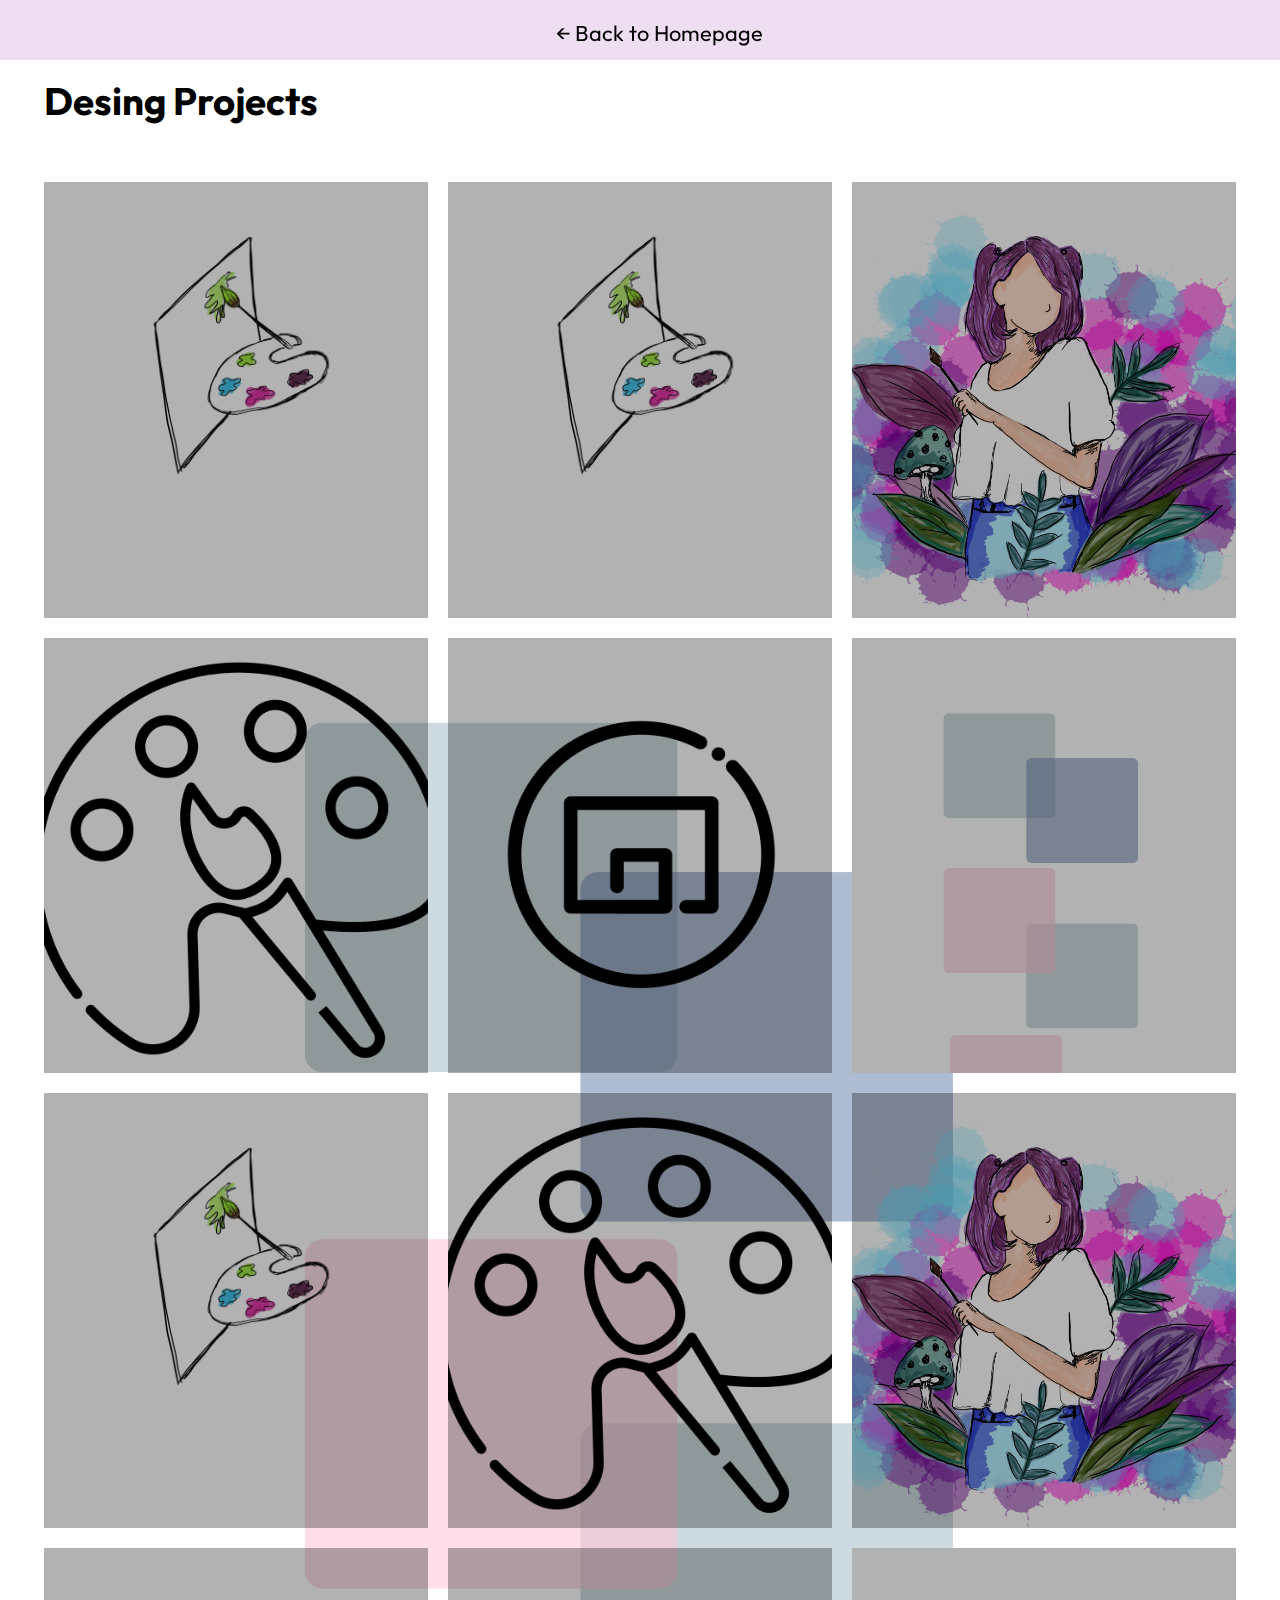
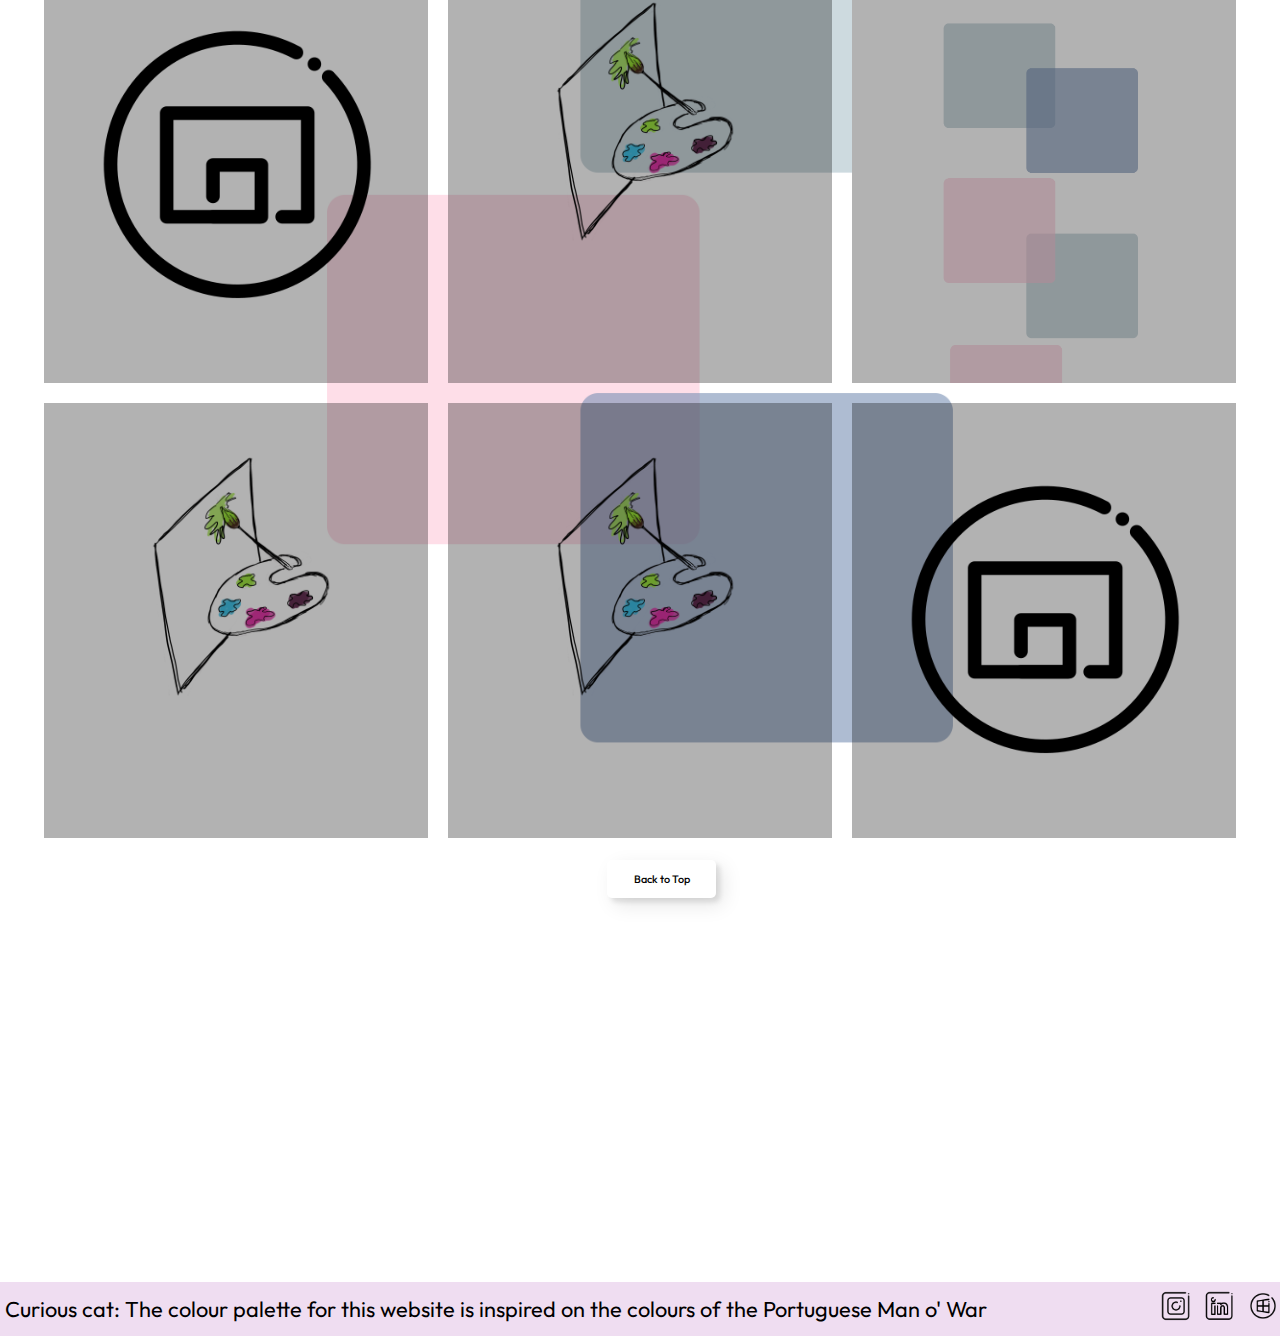
==== src/Pages/Design Page/index.html @ ce76421a "Initial Commit" ====
<!DOCTYPE html>
<html lang="en">
<head>
    <meta charset="UTF-8">
    <meta http-equiv="X-UA-Compatible" content="IE=edge">
    <meta name="viewport" content="width=auto, initial-scale=1.0">
    <title>Desing-RL</title>
    <link rel="stylesheet" media="print" href="print.css">
    <link rel="stylesheet" href="style.css"/>
    <link rel="preconnect" href="https://fonts.googleapis.com">
    <link rel="preconnect" href="https://fonts.gstatic.com" crossorigin>
    <link href="https://fonts.googleapis.com/css2?family=Girassol&family=Outfit&display=swap" rel="stylesheet">
    <link rel="icon" href="./Assets/Assets/5254878_dangerous_invertebrate_jellyfish_marine_medusa_icon.png">
  </head>
 
    <body>

        <!--Header with scrolling Nav-->
  
        <header class="header">
            <nav class="navInsideHeader">
                <a class="aTagScrollToSection" href="/src/Pages/Landing Page/index.html"> &#8592; Back to Homepage</a> 
            </nav>
         </header>
    
             <main id="openingSectionScroll">
             <h1>Desing Projects</h1>
             <div class="grid">
              <div class="item">
              </div>
              <div class="item">
              </div>
              <div class="item">
              </div>
              <div class="item">
              </div>
              <div class="item">
              </div>
              <div class="item">
              </div>
              <div class="item">
              </div>
              <div class="item">
              </div>
              <div class="item">
              </div>
              <div class="item">
              </div>
              <div class="item">
              </div>
              <div class="item">
              </div>
              <div class="item">
              </div>
              <div class="item">
              </div>
              <div class="item">
              </div>
               </div>
             </div>
            <div class="button"><button onclick="scrollToSection('openingSectionScroll')" class="custom-btn">Back to Top</button></div>
            </main>
          <footer>
            <p>Curious cat: The colour palette for this website is inspired on the colours of the Portuguese Man o' War</p>
            <div class="socials">
              <a href="https://www.instagram.com/raqui_sl/" target="_blank"><img class="socialImg" src="./Assets/Assets/InstagramIcon.png"/></a>
              <a href="https://www.linkedin.com/in/raquel-tavares-lopes/" target="_blank"><img class="socialImg" src="./Assets/Assets/LinkedinIcon.png"/></a>
              <a href=mailto:raqueltavareslopes@outlook.com><img class="socialImg" src="./Assets/Assets/EmailIcon.png"/> </a>
            </div>
         </footer>    
    </body>
    <script type="text/javascript" defer src="/src/Pages/Landing Page/script.js"></script>
    </html>
---- src/Pages/Design Page/style.css ----
body{
   
    background-image: url(./Assets/Assets/Desktop\ -\ 1.png);
    background-size:cover;
    background-repeat: no-repeat;
    background-position: top;
    padding: 0;
    margin:0;
    font-family: 'outfit', sans-serif; 
    font-size:1.70vw; 
}

main{
  margin: 2em;
  min-height: 100vh;
  
}

.header{
    position:fixed;
    top:0;
    width: 100%;
    padding: 1em;
    height: 1em;
    background-color:rgb(224, 187, 228, 0.5);
    /*display: flex;
    justify-content: center;
    align-items: center;*/
    z-index: 1000;
    display: grid;
    grid-template-columns: repeat(3, auto);
    justify-content: center;
    align-items: center;
    padding: 1rem;
}

.TopNav{
        display: grid;
        grid-template-columns: repeat(3, auto);
        gap: 2rem;
        justify-content: center;
        align-items: center;
      
}

.aTagScrollToSection{
  text-decoration: none;
  color: black;
}

.navImg{
    height:2em;
}

.button{
  width: 100%;
  display: flex;
  flex-direction: column;
  align-items: center;
  margin: 1em;
}


.custom-btn {
  width: 10em;
  height: 3.5em;
  color: black;
  border-radius: 5px;
  padding: 10px 25px;
  font-size: 50%;
  font-family: 'outfit', sans-serif; 
  font-weight: 500;
  background: transparent;
  cursor: pointer;
  transition: all 0.3s ease;
  position: relative;
  display: inline-block;
   box-shadow:inset 2px 2px 2px 0px rgba(255,255,255,.5),
   7px 7px 20px 0px rgba(0,0,0,.1),
   4px 4px 5px 0px rgba(0,0,0,.1);
  outline: none;
  border: none;
}

.custom-btn:before {
  height: 0%;
  width: 2px;
}

.custom-btn:hover {
  box-shadow:  4px 4px 6px 0 rgba(255,255,255,.5),
              -4px -4px 6px 0 rgba(116, 125, 136, .5), 
              inset -4px -4px 6px 0 rgba(255,255,255,.2),
              inset 4px 4px 6px 0 rgba(0, 0, 0, .4); 
}








 

 @media only screen and (max-width: 768px) {
    nav {
      flex-direction: column;
      justify-content: center;
      align-items: center;
    }
    nav {
      flex-direction: column;
      align-items: center;
    }
    nav {
      margin: 10px 0;
    }

    body{
        font-size:2.5vw;
    }

    .justifyAllPage {
        grid-template-columns: repeat(2, 1fr);
      }

    button{
        width:5em;
    }  

  }

 

.socialImg{
    height: 2em;
}
.socials{
    display:flex;
    justify-content: space-around;
}
footer{
    bottom:0;
    margin-top:auto;
    width:100%;
    height: 2em;
    padding:5px;
    margin:30% 0 0 0;
    background-color:rgb(224, 187, 228, 0.5);
    display:flex;
    flex-direction: row;
    align-items: center;
    justify-content: space-between;
}



html {
  display: flex;
  justify-content: center;
  align-items: center;
  position: relative;
  width: 100%;
  height: 100%;
  font-size: 1.5vw;
  font-family: 'outfit, sans-serif';
  color:black !important;
  
  @supports(display: grid) {
    display: block;
  }
}



.section {
  display: none;
  padding: 2rem;
  
  @media screen and (min-width: 768px) {
    padding: 4rem;
  }
  
  @supports(display: grid) {
    display: block;
  }
}

h1 {
  font-size: 2rem;
  margin: 2em 0 1.5em;
}

.grid {
  display: grid;
  grid-gap: 20px;
  grid-template-columns: repeat(auto-fit, minmax(300px, 1fr));
  grid-auto-rows: 20em;
  grid-auto-flow: row dense;
}

.item {
  position: relative;
  display: flex;
  flex-direction: column;
  justify-content: flex-end;
  box-sizing: border-box;
  background: #0c9a9a;
  color: black;
  grid-column-start: auto;
  grid-row-start: auto;
  color: black;
  background:  url(./Assets/Assets/01884ff6-c645-4849-acd4-7f8d4689de9a.png);
  background-size: cover;
  background-position: center;
  box-shadow: -2px 2px 10px 0px rgba(#444, 0.4);
  transition: transform 0.3s ease-in-out;
  cursor: pointer;
  counter-increment: item-counter;
  
  &:nth-of-type(3n) {
    background-image: url('./Assets/Assets/MainImg.png');
  }
  
  &:nth-of-type(4n) {
    background-image: url('./Assets/Assets/DesignIcon.png');
  }
  
  &:nth-of-type(5n) {
    background-image: url('./Assets/Assets/HomePageIcon.png');
  }
  
  &:nth-of-type(6n) {
    background-image: url('./Assets/Assets/Desktop\ -\ 1.png');
  }
  
  &:after {
    content: '';
    position: absolute;
    width: 100%;
    height: 100%;
    background-color: black;
    opacity: 0.3;
    transition: opacity 0.3s ease-in-out;
  }
  
  &:hover {
    transform: scale(1.05);
    
    &:after {
      opacity: 0;
    }
  }

  &--medium {
    grid-row-end: span 2;
  }

  &--large {
    grid-row-end: span 3;
  }

  &--full {
    grid-column-end: auto;

    @media screen and (min-width: 768px) {
      grid-column: 1/-1;
      grid-row-end: span 2;
    }
  }
  
  &__details {
    position: relative;
    z-index: 1;
    padding: 15px;
    color: #444;
    background: #fff;
    text-transform: lowercase;
    letter-spacing: 1px;
    color: #828282;
    
    &:before {
      content: counter(item-counter);
      font-weight: bold;
      font-size: 1.1rem;
      padding-right: 0.5em;
      color: #444;
    }
  }
}
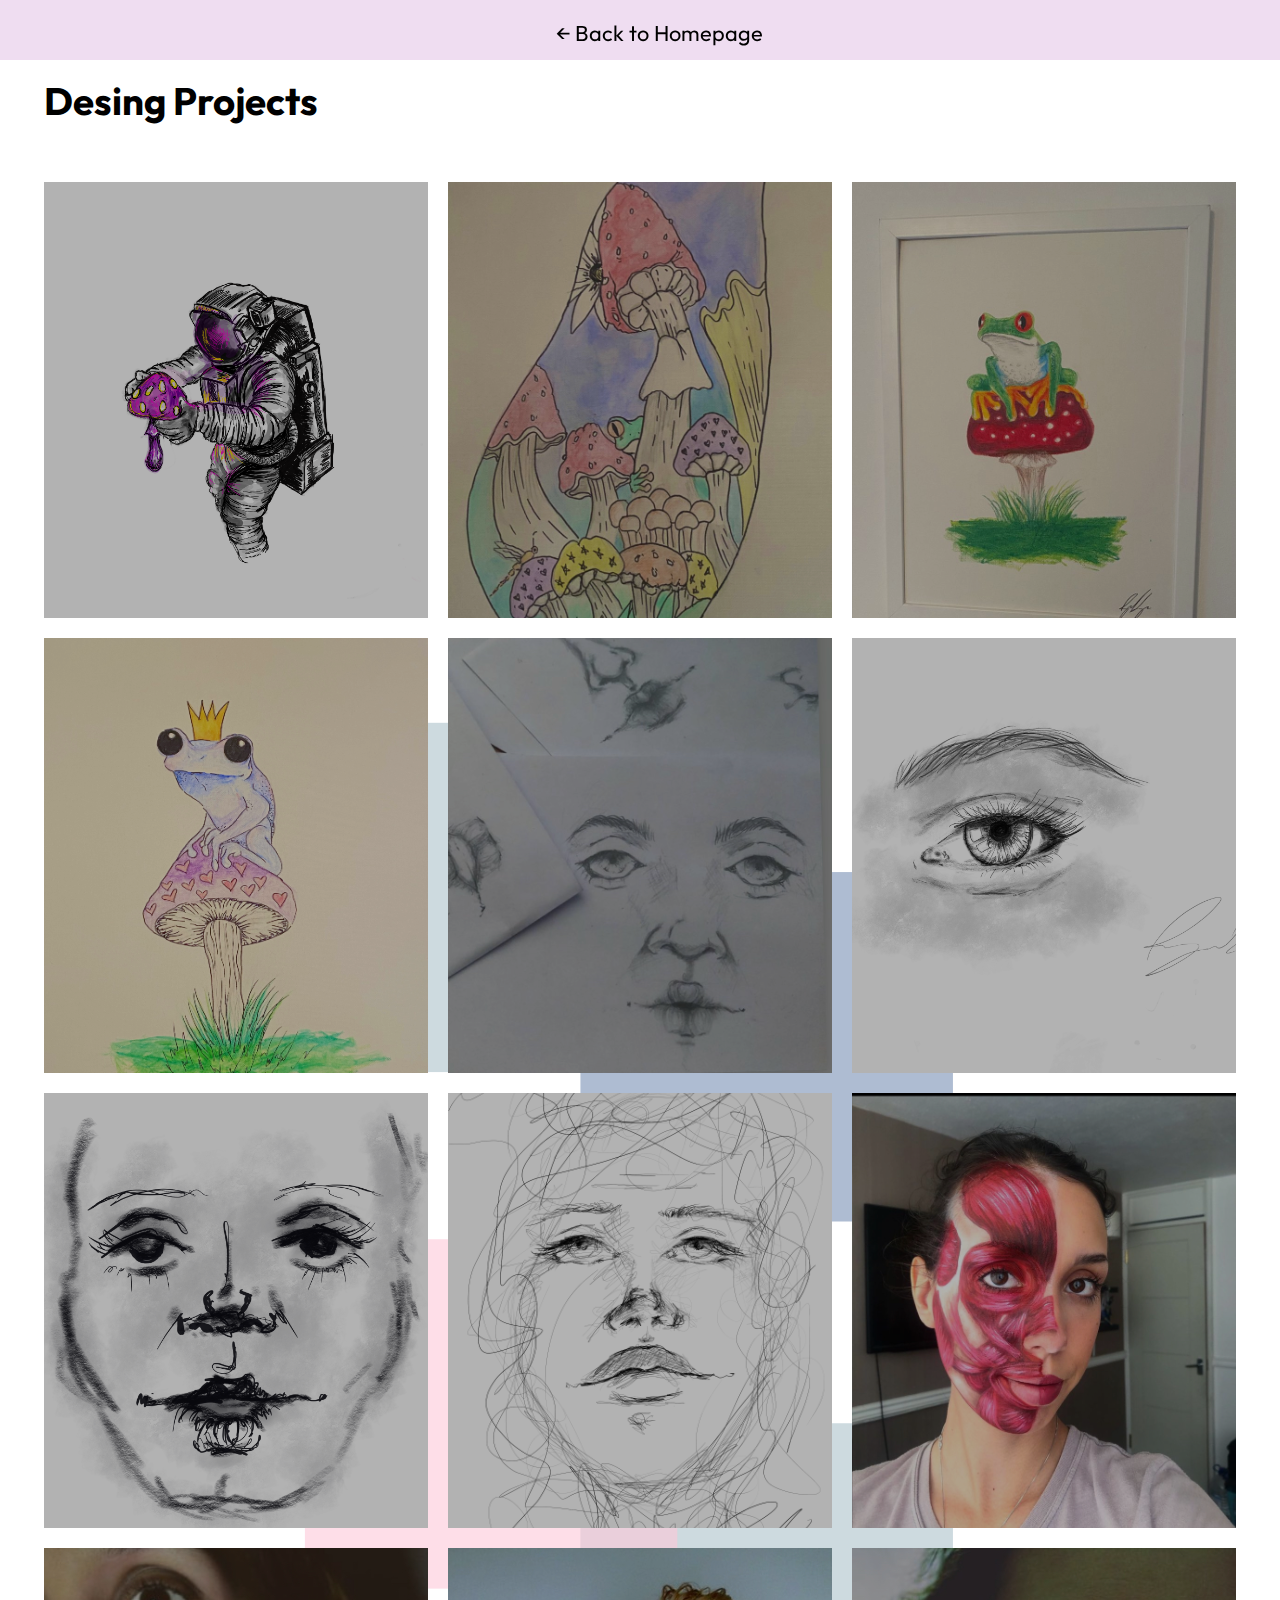
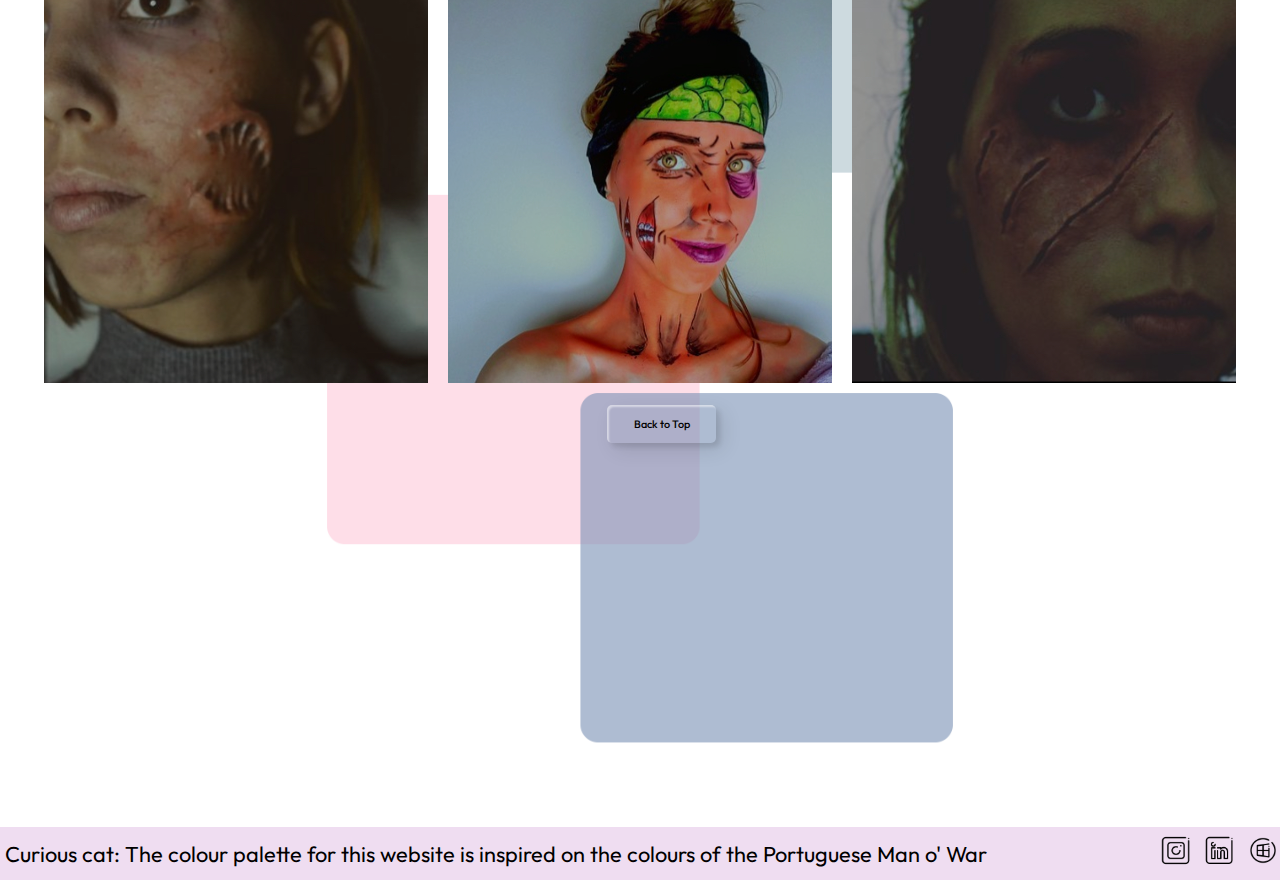
==== commit 53d81c76: "Width problems testing" ====
--- a/src/Pages/Design Page/index.html
+++ b/src/Pages/Design Page/index.html
@@ -1,73 +1,72 @@
 <!DOCTYPE html>
 <html lang="en">
+
 <head>
-    <meta charset="UTF-8">
-    <meta http-equiv="X-UA-Compatible" content="IE=edge">
-    <meta name="viewport" content="width=auto, initial-scale=1.0">
-    <title>Desing-RL</title>
-    <link rel="stylesheet" media="print" href="print.css">
-    <link rel="stylesheet" href="style.css"/>
-    <link rel="preconnect" href="https://fonts.googleapis.com">
-    <link rel="preconnect" href="https://fonts.gstatic.com" crossorigin>
-    <link href="https://fonts.googleapis.com/css2?family=Girassol&family=Outfit&display=swap" rel="stylesheet">
-    <link rel="icon" href="./Assets/Assets/5254878_dangerous_invertebrate_jellyfish_marine_medusa_icon.png">
-  </head>
- 
-    <body>
+  <meta charset="UTF-8">
+  <meta http-equiv="X-UA-Compatible" content="IE=edge">
+  <meta name="viewport" content="width=auto, initial-scale=1.0">
+  <title>Desing-RL</title>
+  <link rel="stylesheet" media="print" href="print.css">
+  <link rel="stylesheet" href="style.css" />
+  <link rel="preconnect" href="https://fonts.googleapis.com">
+  <link rel="preconnect" href="https://fonts.gstatic.com" crossorigin>
+  <link href="https://fonts.googleapis.com/css2?family=Girassol&family=Outfit&display=swap" rel="stylesheet">
+  <link rel="icon" href="./Assets/Assets/5254878_dangerous_invertebrate_jellyfish_marine_medusa_icon.png">
+</head>
 
-        <!--Header with scrolling Nav-->
-  
-        <header class="header">
-            <nav class="navInsideHeader">
-                <a class="aTagScrollToSection" href="/src/Pages/Landing Page/index.html"> &#8592; Back to Homepage</a> 
-            </nav>
-         </header>
-    
-             <main id="openingSectionScroll">
-             <h1>Desing Projects</h1>
-             <div class="grid">
-              <div class="item">
-              </div>
-              <div class="item">
-              </div>
-              <div class="item">
-              </div>
-              <div class="item">
-              </div>
-              <div class="item">
-              </div>
-              <div class="item">
-              </div>
-              <div class="item">
-              </div>
-              <div class="item">
-              </div>
-              <div class="item">
-              </div>
-              <div class="item">
-              </div>
-              <div class="item">
-              </div>
-              <div class="item">
-              </div>
-              <div class="item">
-              </div>
-              <div class="item">
-              </div>
-              <div class="item">
-              </div>
-               </div>
-             </div>
-            <div class="button"><button onclick="scrollToSection('openingSectionScroll')" class="custom-btn">Back to Top</button></div>
-            </main>
-          <footer>
-            <p>Curious cat: The colour palette for this website is inspired on the colours of the Portuguese Man o' War</p>
-            <div class="socials">
-              <a href="https://www.instagram.com/raqui_sl/" target="_blank"><img class="socialImg" src="./Assets/Assets/InstagramIcon.png"/></a>
-              <a href="https://www.linkedin.com/in/raquel-tavares-lopes/" target="_blank"><img class="socialImg" src="./Assets/Assets/LinkedinIcon.png"/></a>
-              <a href=mailto:raqueltavareslopes@outlook.com><img class="socialImg" src="./Assets/Assets/EmailIcon.png"/> </a>
-            </div>
-         </footer>    
-    </body>
-    <script type="text/javascript" defer src="/src/Pages/Landing Page/script.js"></script>
-    </html>+<body>
+
+  <!--Header with scrolling Nav-->
+
+  <header class="header">
+    <nav class="navInsideHeader">
+      <a class="aTagScrollToSection" href="/src/Pages/Landing Page/index.html"> &#8592; Back to Homepage</a>
+    </nav>
+  </header>
+
+  <main id="openingSectionScroll">
+    <h1>Desing Projects</h1>
+    <div class="grid">
+      <div class="item">
+      </div>
+      <div class="item">
+      </div>
+      <div class="item">
+      </div>
+      <div class="item">
+      </div>
+      <div class="item">
+      </div>
+      <div class="item">
+      </div>
+      <div class="item">
+      </div>
+      <div class="item">
+      </div>
+      <div class="item">
+      </div>
+      <div class="item">
+      </div>
+      <div class="item">
+      </div>
+      <div class="item">
+      </div>
+    </div>
+    </div>
+    <div class="button"><button onclick="scrollToSection('openingSectionScroll')" class="custom-btn">Back to
+        Top</button></div>
+  </main>
+  <footer>
+    <p>Curious cat: The colour palette for this website is inspired on the colours of the Portuguese Man o' War</p>
+    <div class="socials">
+      <a href="https://www.instagram.com/raqui_sl/" target="_blank"><img class="socialImg"
+          src="./Assets/Assets/InstagramIcon.png" /></a>
+      <a href="https://www.linkedin.com/in/raquel-tavares-lopes/" target="_blank"><img class="socialImg"
+          src="./Assets/Assets/LinkedinIcon.png" /></a>
+      <a href=mailto:raqueltavareslopes@outlook.com><img class="socialImg" src="./Assets/Assets/EmailIcon.png" /> </a>
+    </div>
+  </footer>
+</body>
+<script type="text/javascript" defer src="/src/Pages/Landing Page/script.js"></script>
+
+</html>--- a/src/Pages/Design Page/style.css
+++ b/src/Pages/Design Page/style.css
@@ -220,23 +220,60 @@
   transition: transform 0.3s ease-in-out;
   cursor: pointer;
   counter-increment: item-counter;
-  
+
+  &:nth-of-type(1n) {
+    background-image: url('./Assets/Assets/0b8e6068-a878-478c-a01e-310cdf01ef3c.png');
+
+  }
+  
+  &:nth-of-type(2n) {
+    background-image: url('./Assets/Assets/IMG_8145.jpeg');
+
+  }
+
   &:nth-of-type(3n) {
-    background-image: url('./Assets/Assets/MainImg.png');
+    background-image: url('./Assets/Assets/IMG_8134.jpeg');
   }
   
   &:nth-of-type(4n) {
-    background-image: url('./Assets/Assets/DesignIcon.png');
+    background-image: url("./Assets/Assets/F49049C7-4478-4044-A8B0-AA09FE532B2C.jpg");
   }
   
   &:nth-of-type(5n) {
-    background-image: url('./Assets/Assets/HomePageIcon.png');
+    background-image: url("./Assets/Assets/IMG_8144.jpeg");
   }
   
   &:nth-of-type(6n) {
-    background-image: url('./Assets/Assets/Desktop\ -\ 1.png');
-  }
-  
+    background-image: url("./Assets/Assets/e0ed8374-af3b-4b3c-a4d7-6cf41c5f5b5c.png");
+  }
+  
+  &:nth-of-type(7n) {
+    background-image: url("./Assets/Assets/dcc5667e-dfc4-4345-929f-ffb54b27d252.png");
+  }
+
+  &:nth-of-type(8n) {
+    background-image: url("./Assets/Assets/812bd30a-df66-4c92-9147-df3be94fa04a[30].png");
+  }
+
+  &:nth-of-type(9n) {
+    background-image: url("./Assets/Assets/IMG_8135.jpeg");
+  }
+
+  &:nth-of-type(10n) {
+    background-image: url("./Assets/Assets/IMG_8143.jpeg");
+  }
+  
+  &:nth-of-type(11n) {
+    background-image: url("./Assets/Assets/IMG_8139.jpeg");
+  }
+
+  &:nth-of-type(12n) {
+    background-image: url("./Assets/Assets/IMG_8141.jpeg");
+  }
+
+  
+
+
   &:after {
     content: '';
     position: absolute;
@@ -255,13 +292,6 @@
     }
   }
 
-  &--medium {
-    grid-row-end: span 2;
-  }
-
-  &--large {
-    grid-row-end: span 3;
-  }
 
   &--full {
     grid-column-end: auto;
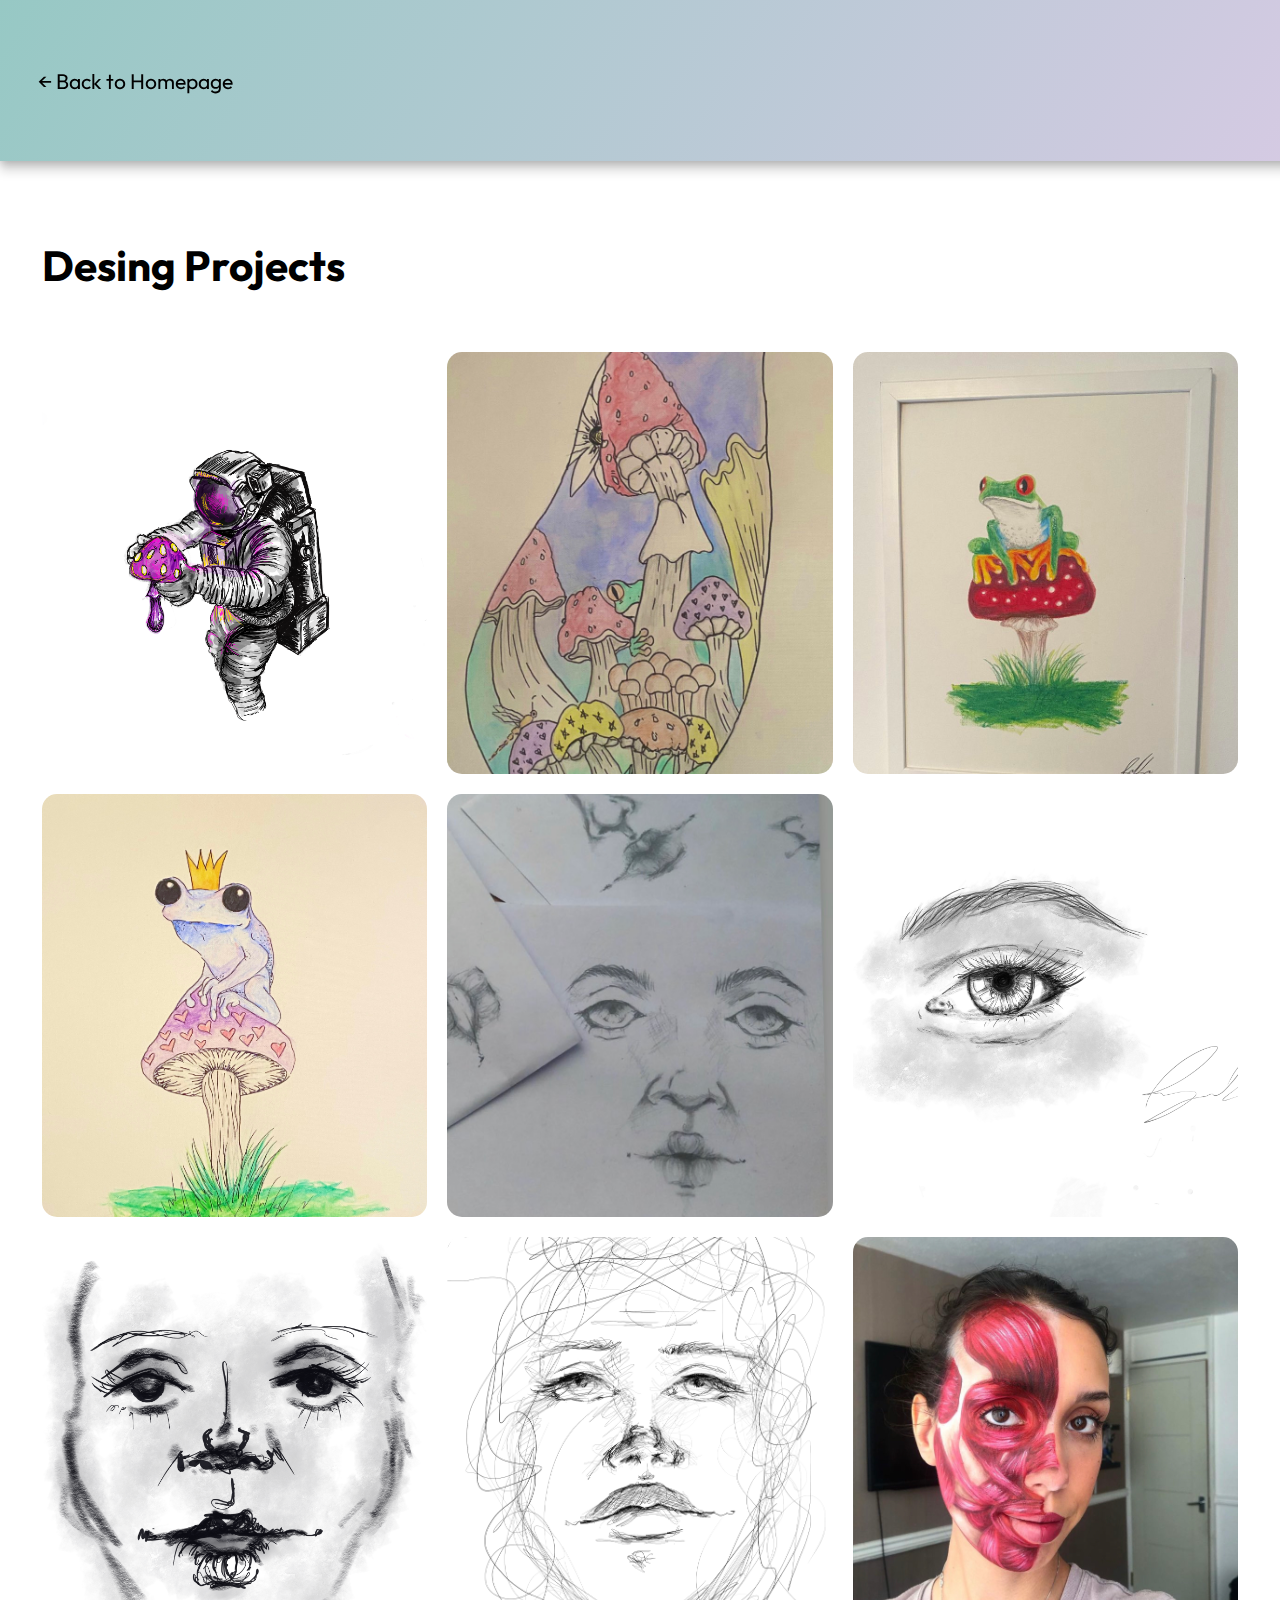
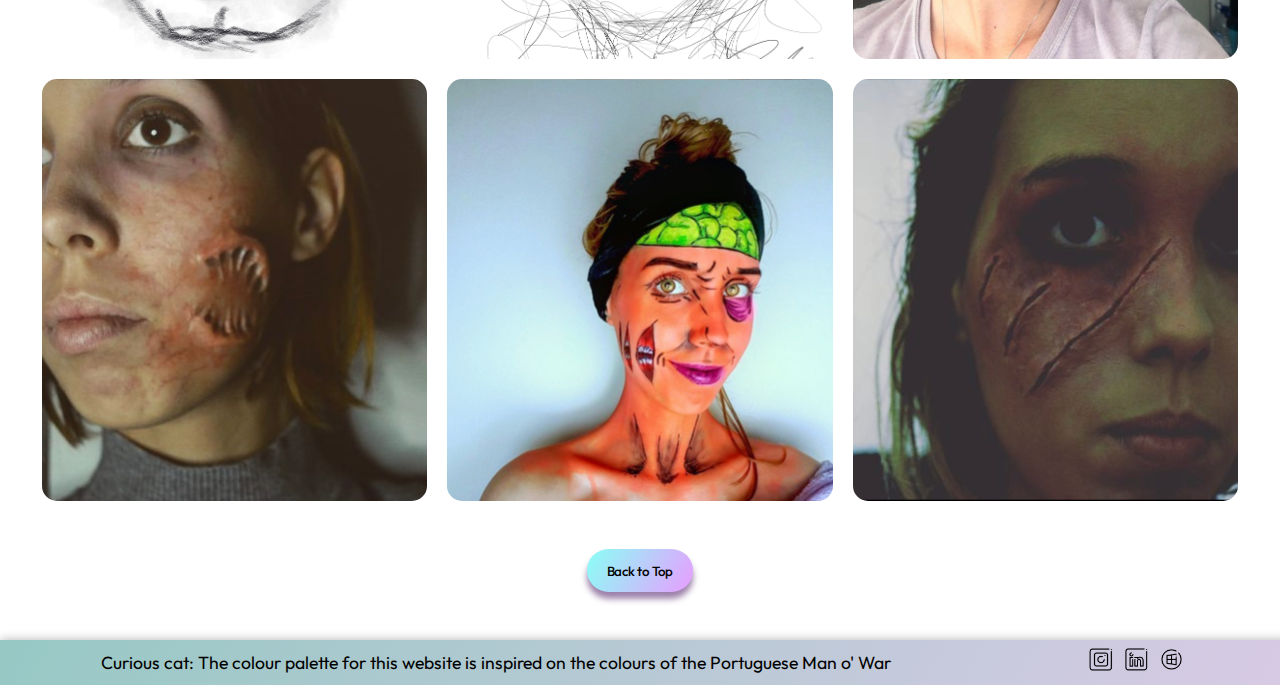
==== commit c1ad86ed: "Design page fixes" ====
--- a/src/Pages/Design Page/index.html
+++ b/src/Pages/Design Page/index.html
@@ -16,46 +16,49 @@
 
 <body>
 
-  <!--Header with scrolling Nav-->
+  <!--Header with backhome Button-->
 
   <header class="header">
-    <nav class="navInsideHeader">
-      <a class="aTagScrollToSection" href="/src/Pages/Landing Page/index.html"> &#8592; Back to Homepage</a>
-    </nav>
+      <a class="backHome" href="/src/Pages/Landing Page/index.html"> &#8592; Back to Homepage</a>
   </header>
 
-  <main id="openingSectionScroll">
-    <h1>Desing Projects</h1>
+  <!--Title and gallery Grid-->
+
+  <main>
+    <div class="openingSection" id="openingSectionScroll">
+    <h1 class="title">Desing Projects</h1></div>
     <div class="grid">
-      <div class="item">
+      <div class="item1">
       </div>
-      <div class="item">
+      <div class="item2">
       </div>
-      <div class="item">
+      <div class="item3">
       </div>
-      <div class="item">
+      <div class="item4">
       </div>
-      <div class="item">
+      <div class="item5">
       </div>
-      <div class="item">
+      <div class="item6">
       </div>
-      <div class="item">
+      <div class="item7">
       </div>
-      <div class="item">
+      <div class="item8">
       </div>
-      <div class="item">
+      <div class="item9">
       </div>
-      <div class="item">
+      <div class="item10">
       </div>
-      <div class="item">
+      <div class="item11">
       </div>
-      <div class="item">
+      <div class="item12">
       </div>
     </div>
     </div>
-    <div class="button"><button onclick="scrollToSection('openingSectionScroll')" class="custom-btn">Back to
+    <div class="buttonDiv"><button onclick="scrollToSection('openingSectionScroll')" class="button">Back to
         Top</button></div>
   </main>
+
+  <!--Footer-->
   <footer>
     <p>Curious cat: The colour palette for this website is inspired on the colours of the Portuguese Man o' War</p>
     <div class="socials">
--- a/src/Pages/Design Page/style.css
+++ b/src/Pages/Design Page/style.css
@@ -1,198 +1,200 @@
-
-
-body{
-   
-    background-image: url(./Assets/Assets/Desktop\ -\ 1.png);
-    background-size:cover;
-    background-repeat: no-repeat;
-    background-position: top;
-    padding: 0;
-    margin:0;
-    font-family: 'outfit', sans-serif; 
-    font-size:1.70vw; 
-}
-
-main{
+body {
+  background-image: url(./Assets/Desktop\ -\ 1.png);
+  background-size: 100%;
+  background-repeat: no-repeat;
+  background-position: center;
+  margin: 0%;
+  padding: 0%;
+  width: 100%;
+  height: 100%;
+  font-family: 'outfit', sans-serif;
+  font-size: 1.65vw;
+  max-width: 100%;
+}
+
+
+:root {
+  --blue: rgb(138, 255, 245);
+  --pink: #e89dff;
+  --blue2: rgba(47, 146, 138, 0.5);
+  --pink2: rgba(177, 150, 202, 0.5);
+}
+
+
+
+
+/*Header and Nav*/
+
+.header {
+  position: fixed;
+  top: 0;
+  width: 100%;
+  height: 4em;
+  background-image: linear-gradient(120deg, var(--blue2), var(--pink2));
+  z-index: 1000;
+  display: grid;
+  grid-template-columns: repeat(3, auto);
+  justify-content: space-between;
+  align-items: center;
+  padding: 3%;
+  box-shadow: 0 0 10px 0 rgba(0, 0, 0, 0.3), 0 10px 10px 0 rgba(0, 0, 0, 0.15);
+}
+
+
+main {
   margin: 2em;
   min-height: 100vh;
-  
-}
-
-.header{
-    position:fixed;
-    top:0;
-    width: 100%;
-    padding: 1em;
-    height: 1em;
-    background-color:rgb(224, 187, 228, 0.5);
-    /*display: flex;
-    justify-content: center;
-    align-items: center;*/
-    z-index: 1000;
-    display: grid;
-    grid-template-columns: repeat(3, auto);
+
+}
+
+.title {
+  margin: 20% 0 5% 0;
+}
+
+
+
+.backHome {
+  text-decoration: none;
+  color: black;
+}
+
+
+.buttonDiv {
+  display: flex;
+  flex-direction: row;
+  justify-content: center;
+  justify-content: center;
+  margin: 4%;
+}
+
+.button {
+  font-family: 'outfit', sans-serif;
+  font-weight: 500;
+  letter-spacing: -0.025em;
+  background-image: linear-gradient(120deg, var(--blue), var(--pink));
+  background-size: 100%;
+  padding: 1em 1.5em;
+  border-radius: 2em;
+  border: none;
+  box-shadow: 0 0.5em 0.5em rgba(57, 0, 83, 0.5);
+  cursor: pointer;
+
+}
+
+.button:hover {
+  font-family: 'outfit', sans-serif;
+  font-weight: 500;
+  letter-spacing: -0.025em;
+  background-image: linear-gradient(90deg, var(--blue), var(--pink));
+  background-size: 100%;
+  padding: 1em 1.5em;
+  border-radius: 2em;
+  border: none;
+  box-shadow: 0 0.5em 0.5em rgba(12, 13, 110, 0.5);
+  cursor: pointer;
+}
+
+.button:active {
+  font-family: 'outfit', sans-serif;
+  font-weight: 500;
+  letter-spacing: -0.025em;
+  background-image: linear-gradient(90deg, var(--blue), var(--pink));
+  background-size: 100%;
+  padding: 1em 1.5em;
+  border-radius: 2em;
+  border: none;
+  box-shadow: 0 0.6em 0.6em rgba(12, 13, 110, 0.5);
+  cursor: pointer;
+  transform: translateY(2px);
+}
+
+
+
+
+footer {
+  max-width: 100%;
+  font-size: smaller;
+  bottom: 0;
+  margin-top: auto;
+  width: 100%;
+  height: 2em;
+  padding: 5px;
+  margin: 0;
+  background-image: linear-gradient(120deg, var(--blue2), var(--pink2));
+  display: flex;
+  flex-direction: row;
+  align-items: center;
+  justify-content: space-around;
+  box-shadow: 0 0 10px 0 rgba(0, 0, 0, 0.3), 0 10px 10px 0 rgba(0, 0, 0, 0.15);
+}
+
+.socialImg {
+  height: 2em;
+}
+
+.socials {
+  display: flex;
+  justify-content: space-around;
+}
+
+
+
+
+
+
+
+
+
+@media only screen and (max-width: 768px) {
+  nav {
+    flex-direction: column;
     justify-content: center;
     align-items: center;
-    padding: 1rem;
-}
-
-.TopNav{
-        display: grid;
-        grid-template-columns: repeat(3, auto);
-        gap: 2rem;
-        justify-content: center;
-        align-items: center;
-      
-}
-
-.aTagScrollToSection{
-  text-decoration: none;
-  color: black;
-}
-
-.navImg{
-    height:2em;
-}
-
-.button{
-  width: 100%;
-  display: flex;
-  flex-direction: column;
-  align-items: center;
-  margin: 1em;
-}
-
-
-.custom-btn {
-  width: 10em;
-  height: 3.5em;
-  color: black;
-  border-radius: 5px;
-  padding: 10px 25px;
-  font-size: 50%;
-  font-family: 'outfit', sans-serif; 
-  font-weight: 500;
-  background: transparent;
-  cursor: pointer;
-  transition: all 0.3s ease;
-  position: relative;
-  display: inline-block;
-   box-shadow:inset 2px 2px 2px 0px rgba(255,255,255,.5),
-   7px 7px 20px 0px rgba(0,0,0,.1),
-   4px 4px 5px 0px rgba(0,0,0,.1);
-  outline: none;
-  border: none;
-}
-
-.custom-btn:before {
-  height: 0%;
-  width: 2px;
-}
-
-.custom-btn:hover {
-  box-shadow:  4px 4px 6px 0 rgba(255,255,255,.5),
-              -4px -4px 6px 0 rgba(116, 125, 136, .5), 
-              inset -4px -4px 6px 0 rgba(255,255,255,.2),
-              inset 4px 4px 6px 0 rgba(0, 0, 0, .4); 
-}
-
-
-
-
-
-
-
-
- 
-
- @media only screen and (max-width: 768px) {
-    nav {
-      flex-direction: column;
-      justify-content: center;
-      align-items: center;
-    }
-    nav {
-      flex-direction: column;
-      align-items: center;
-    }
-    nav {
-      margin: 10px 0;
-    }
-
-    body{
-        font-size:2.5vw;
-    }
-
-    .justifyAllPage {
-        grid-template-columns: repeat(2, 1fr);
-      }
-
-    button{
-        width:5em;
-    }  
-
-  }
-
- 
-
-.socialImg{
-    height: 2em;
-}
-.socials{
-    display:flex;
-    justify-content: space-around;
-}
-footer{
-    bottom:0;
-    margin-top:auto;
-    width:100%;
-    height: 2em;
-    padding:5px;
-    margin:30% 0 0 0;
-    background-color:rgb(224, 187, 228, 0.5);
-    display:flex;
-    flex-direction: row;
+  }
+
+  nav {
+    flex-direction: column;
     align-items: center;
-    justify-content: space-between;
-}
-
-
-
-html {
-  display: flex;
-  justify-content: center;
-  align-items: center;
-  position: relative;
-  width: 100%;
-  height: 100%;
-  font-size: 1.5vw;
-  font-family: 'outfit, sans-serif';
-  color:black !important;
-  
-  @supports(display: grid) {
-    display: block;
-  }
-}
+  }
+
+  nav {
+    margin: 10px 0;
+  }
+
+  body {
+    font-size: 2.5vw;
+  }
+
+  .justifyAllPage {
+    grid-template-columns: repeat(2, 1fr);
+  }
+
+  .button {
+    size: 20%;
+    font-size: x-small;
+  }
+
+}
+
+
+/*Grid*/
 
 
 
 .section {
   display: none;
   padding: 2rem;
-  
+
   @media screen and (min-width: 768px) {
     padding: 4rem;
   }
-  
+
   @supports(display: grid) {
     display: block;
   }
 }
 
-h1 {
-  font-size: 2rem;
-  margin: 2em 0 1.5em;
-}
+
 
 .grid {
   display: grid;
@@ -202,122 +204,404 @@
   grid-auto-flow: row dense;
 }
 
-.item {
-  position: relative;
-  display: flex;
-  flex-direction: column;
-  justify-content: flex-end;
-  box-sizing: border-box;
-  background: #0c9a9a;
-  color: black;
-  grid-column-start: auto;
-  grid-row-start: auto;
-  color: black;
-  background:  url(./Assets/Assets/01884ff6-c645-4849-acd4-7f8d4689de9a.png);
-  background-size: cover;
-  background-position: center;
-  box-shadow: -2px 2px 10px 0px rgba(#444, 0.4);
-  transition: transform 0.3s ease-in-out;
-  cursor: pointer;
-  counter-increment: item-counter;
-
-  &:nth-of-type(1n) {
-    background-image: url('./Assets/Assets/0b8e6068-a878-478c-a01e-310cdf01ef3c.png');
-
-  }
-  
-  &:nth-of-type(2n) {
-    background-image: url('./Assets/Assets/IMG_8145.jpeg');
-
-  }
-
-  &:nth-of-type(3n) {
-    background-image: url('./Assets/Assets/IMG_8134.jpeg');
-  }
-  
-  &:nth-of-type(4n) {
-    background-image: url("./Assets/Assets/F49049C7-4478-4044-A8B0-AA09FE532B2C.jpg");
-  }
-  
-  &:nth-of-type(5n) {
-    background-image: url("./Assets/Assets/IMG_8144.jpeg");
-  }
-  
-  &:nth-of-type(6n) {
-    background-image: url("./Assets/Assets/e0ed8374-af3b-4b3c-a4d7-6cf41c5f5b5c.png");
-  }
-  
-  &:nth-of-type(7n) {
-    background-image: url("./Assets/Assets/dcc5667e-dfc4-4345-929f-ffb54b27d252.png");
-  }
-
-  &:nth-of-type(8n) {
-    background-image: url("./Assets/Assets/812bd30a-df66-4c92-9147-df3be94fa04a[30].png");
-  }
-
-  &:nth-of-type(9n) {
-    background-image: url("./Assets/Assets/IMG_8135.jpeg");
-  }
-
-  &:nth-of-type(10n) {
-    background-image: url("./Assets/Assets/IMG_8143.jpeg");
-  }
-  
-  &:nth-of-type(11n) {
-    background-image: url("./Assets/Assets/IMG_8139.jpeg");
-  }
-
-  &:nth-of-type(12n) {
-    background-image: url("./Assets/Assets/IMG_8141.jpeg");
-  }
-
-  
-
-
-  &:after {
-    content: '';
-    position: absolute;
-    width: 100%;
-    height: 100%;
-    background-color: black;
-    opacity: 0.3;
-    transition: opacity 0.3s ease-in-out;
-  }
-  
-  &:hover {
-    transform: scale(1.05);
-    
-    &:after {
-      opacity: 0;
-    }
-  }
-
-
-  &--full {
-    grid-column-end: auto;
-
-    @media screen and (min-width: 768px) {
-      grid-column: 1/-1;
-      grid-row-end: span 2;
-    }
-  }
-  
-  &__details {
-    position: relative;
-    z-index: 1;
-    padding: 15px;
-    color: #444;
-    background: #fff;
-    text-transform: lowercase;
-    letter-spacing: 1px;
-    color: #828282;
-    
-    &:before {
-      content: counter(item-counter);
-      font-weight: bold;
-      font-size: 1.1rem;
-      padding-right: 0.5em;
-      color: #444;
-    }
-  }
+.item1 {
+  position: relative;
+  display: flex;
+  flex-direction: column;
+  justify-content: flex-end;
+  box-sizing: border-box;
+  background: #0c9a9a;
+  color: black;
+  grid-column-start: auto;
+  grid-row-start: auto;
+  background-image: url('./Assets/Assets/0b8e6068-a878-478c-a01e-310cdf01ef3c.png');
+  background-size: cover;
+  background-position: center;
+  box-shadow: -2px 2px 10px 0px rgba(#444, 0.4);
+  transition: transform 0.3s ease-in-out;
+  cursor: pointer;
+  border-radius: 15px;
+
+}
+
+.item1:after {
+  content: '';
+  position: absolute;
+  width: 100%;
+  height: 100%;
+  opacity: 0.3;
+  transition: 0.3s ease-in-out;
+}
+
+.item1:hover {
+  transform: scale(1.05);
+}
+
+.item2 {
+  position: relative;
+  display: flex;
+  flex-direction: column;
+  justify-content: flex-end;
+  box-sizing: border-box;
+  background: #0c9a9a;
+  color: black;
+  grid-column-start: auto;
+  grid-row-start: auto;
+  color: black;
+  background-image: url('./Assets/Assets/IMG_8145.jpeg');
+  background-size: cover;
+  background-position: center;
+  box-shadow: -2px 2px 10px 0px rgba(#444, 0.4);
+  transition: transform 0.3s ease-in-out;
+  cursor: pointer;
+  border-radius: 15px;
+}
+
+.item2:after {
+  content: '';
+  position: absolute;
+  width: 100%;
+  height: 100%;
+  opacity: 0.3;
+  transition: 0.3s ease-in-out;
+}
+
+.item2:hover {
+  transform: scale(1.05);
+}
+
+.item3 {
+  position: relative;
+  display: flex;
+  flex-direction: column;
+  justify-content: flex-end;
+  box-sizing: border-box;
+  background: #0c9a9a;
+  color: black;
+  grid-column-start: auto;
+  grid-row-start: auto;
+  color: black;
+  background-image: url('./Assets/Assets/IMG_8134.jpeg');
+  background-size: cover;
+  background-position: center;
+  box-shadow: -2px 2px 10px 0px rgba(#444, 0.4);
+  transition: transform 0.3s ease-in-out;
+  cursor: pointer;
+  border-radius: 15px;
+
+}
+
+.item3:after {
+  content: '';
+  position: absolute;
+  width: 100%;
+  height: 100%;
+  opacity: 0.3;
+  transition: 0.3s ease-in-out;
+  border-radius: 15px;
+}
+
+.item3:hover {
+  transform: scale(1.05);
+}
+
+.item5 {
+  position: relative;
+  display: flex;
+  flex-direction: column;
+  justify-content: flex-end;
+  box-sizing: border-box;
+  background: #0c9a9a;
+  color: black;
+  grid-column-start: auto;
+  grid-row-start: auto;
+  color: black;
+  background-image: url("./Assets/Assets/IMG_8144.jpeg");
+  background-size: cover;
+  background-position: center;
+  box-shadow: -2px 2px 10px 0px rgba(#444, 0.4);
+  transition: transform 0.3s ease-in-out;
+  cursor: pointer;
+  border-radius: 15px;
+
+}
+
+.item5:after {
+  content: '';
+  position: absolute;
+  width: 100%;
+  height: 100%;
+  opacity: 0.3;
+  transition: 0.3s ease-in-out;
+}
+
+.item5:hover {
+  transform: scale(1.05);
+}
+
+.item4 {
+  position: relative;
+  display: flex;
+  flex-direction: column;
+  justify-content: flex-end;
+  box-sizing: border-box;
+  background: #0c9a9a;
+  color: black;
+  grid-column-start: auto;
+  grid-row-start: auto;
+  color: black;
+  background-image: url("./Assets/Assets/F49049C7-4478-4044-A8B0-AA09FE532B2C.jpg");
+  background-size: cover;
+  background-position: center;
+  box-shadow: -2px 2px 10px 0px rgba(#444, 0.4);
+  transition: transform 0.3s ease-in-out;
+  cursor: pointer;
+  border-radius: 15px;
+
+}
+
+.item4:after {
+  content: '';
+  position: absolute;
+  width: 100%;
+  height: 100%;
+  opacity: 0.3;
+  transition: 0.3s ease-in-out;
+}
+
+.item4:hover {
+  transform: scale(1.05);
+}
+
+.item6 {
+  position: relative;
+  display: flex;
+  flex-direction: column;
+  justify-content: flex-end;
+  box-sizing: border-box;
+  background: #0c9a9a;
+  color: black;
+  grid-column-start: auto;
+  grid-row-start: auto;
+  color: black;
+  background-image: url("./Assets/Assets/e0ed8374-af3b-4b3c-a4d7-6cf41c5f5b5c.png");
+  background-size: cover;
+  background-position: center;
+  box-shadow: -2px 2px 10px 0px rgba(#444, 0.4);
+  transition: transform 0.3s ease-in-out;
+  cursor: pointer;
+  border-radius: 15px;
+
+}
+
+.item6:after {
+  content: '';
+  position: absolute;
+  width: 100%;
+  height: 100%;
+  opacity: 0.3;
+  transition: 0.3s ease-in-out;
+}
+
+.item6:hover {
+  transform: scale(1.05);
+}
+
+.item7 {
+  position: relative;
+  display: flex;
+  flex-direction: column;
+  justify-content: flex-end;
+  box-sizing: border-box;
+  background: #0c9a9a;
+  color: black;
+  grid-column-start: auto;
+  grid-row-start: auto;
+  color: black;
+  background-image: url("./Assets/Assets/dcc5667e-dfc4-4345-929f-ffb54b27d252.png");
+  background-size: cover;
+  background-position: center;
+  box-shadow: -2px 2px 10px 0px rgba(#444, 0.4);
+  transition: transform 0.3s ease-in-out;
+  cursor: pointer;
+
+
+}
+
+.item7:after {
+  content: '';
+  position: absolute;
+  width: 100%;
+  height: 100%;
+  opacity: 0.3;
+  transition: 0.3s ease-in-out;
+}
+
+.item7:hover {
+  transform: scale(1.05);
+}
+
+.item8 {
+  position: relative;
+  display: flex;
+  flex-direction: column;
+  justify-content: flex-end;
+  box-sizing: border-box;
+  background: #0c9a9a;
+  color: black;
+  grid-column-start: auto;
+  grid-row-start: auto;
+  color: black;
+  background-image: url("./Assets/Assets/812bd30a-df66-4c92-9147-df3be94fa04a[30].png");
+  background-size: cover;
+  background-position: center;
+  box-shadow: -2px 2px 10px 0px rgba(#444, 0.4);
+  transition: transform 0.3s ease-in-out;
+  cursor: pointer;
+  border-radius: 15px;
+}
+
+.item8:after {
+  content: '';
+  position: absolute;
+  width: 100%;
+  height: 100%;
+  opacity: 0.3;
+  transition: 0.3s ease-in-out;
+}
+
+.item8:hover {
+  transform: scale(1.05);
+}
+
+.item9 {
+  position: relative;
+  display: flex;
+  flex-direction: column;
+  justify-content: flex-end;
+  box-sizing: border-box;
+  background: #0c9a9a;
+  color: black;
+  grid-column-start: auto;
+  grid-row-start: auto;
+  color: black;
+  background-image: url("./Assets/Assets/IMG_8135.jpeg");
+  background-size: cover;
+  background-position: center;
+  box-shadow: -2px 2px 10px 0px rgba(#444, 0.4);
+  transition: transform 0.3s ease-in-out;
+  cursor: pointer;
+  border-radius: 15px;
+}
+
+.item9:after {
+  content: '';
+  position: absolute;
+  width: 100%;
+  height: 100%;
+  opacity: 0.3;
+  transition: 0.3s ease-in-out;
+}
+
+.item9:hover {
+  transform: scale(1.05);
+}
+
+.item10 {
+  position: relative;
+  display: flex;
+  flex-direction: column;
+  justify-content: flex-end;
+  box-sizing: border-box;
+  background: #0c9a9a;
+  color: black;
+  grid-column-start: auto;
+  grid-row-start: auto;
+  color: black;
+  background-image: url("./Assets/Assets/IMG_8143.jpeg");
+  background-size: cover;
+  background-position: center;
+  box-shadow: -2px 2px 10px 0px rgba(#444, 0.4);
+  transition: transform 0.3s ease-in-out;
+  cursor: pointer;
+  border-radius: 15px;
+}
+
+.item10:after {
+  content: '';
+  position: absolute;
+  width: 100%;
+  height: 100%;
+  opacity: 0.3;
+  transition: 0.3s ease-in-out;
+}
+
+.item10:hover {
+  transform: scale(1.05);
+}
+
+.item11 {
+  position: relative;
+  display: flex;
+  flex-direction: column;
+  justify-content: flex-end;
+  box-sizing: border-box;
+  background: #0c9a9a;
+  color: black;
+  grid-column-start: auto;
+  grid-row-start: auto;
+  color: black;
+  background-image: url("./Assets/Assets/IMG_8139.jpeg");
+  background-size: cover;
+  background-position: center;
+  box-shadow: -2px 2px 10px 0px rgba(#444, 0.4);
+  transition: transform 0.3s ease-in-out;
+  cursor: pointer;
+  border-radius: 15px;
+}
+
+.item11:after {
+  content: '';
+  position: absolute;
+  width: 100%;
+  height: 100%;
+  opacity: 0.3;
+  transition: 0.3s ease-in-out;
+}
+
+.item11:hover {
+  transform: scale(1.05);
+}
+
+.item12 {
+  position: relative;
+  display: flex;
+  flex-direction: column;
+  justify-content: flex-end;
+  box-sizing: border-box;
+  background: #0c9a9a;
+  color: black;
+  grid-column-start: auto;
+  grid-row-start: auto;
+  color: black;
+  background-image: url("./Assets/Assets/IMG_8141.jpeg");
+  background-size: cover;
+  background-position: center;
+  box-shadow: -2px 2px 10px 0px rgba(#444, 0.4);
+  transition: transform 0.3s ease-in-out;
+  cursor: pointer;
+  border-radius: 15px;
+}
+
+.item12:after {
+  content: '';
+  position: absolute;
+  width: 100%;
+  height: 100%;
+  opacity: 0.3;
+  transition: 0.3s ease-in-out;
+}
+
+.item12:hover {
+  transform: scale(1.05);
 }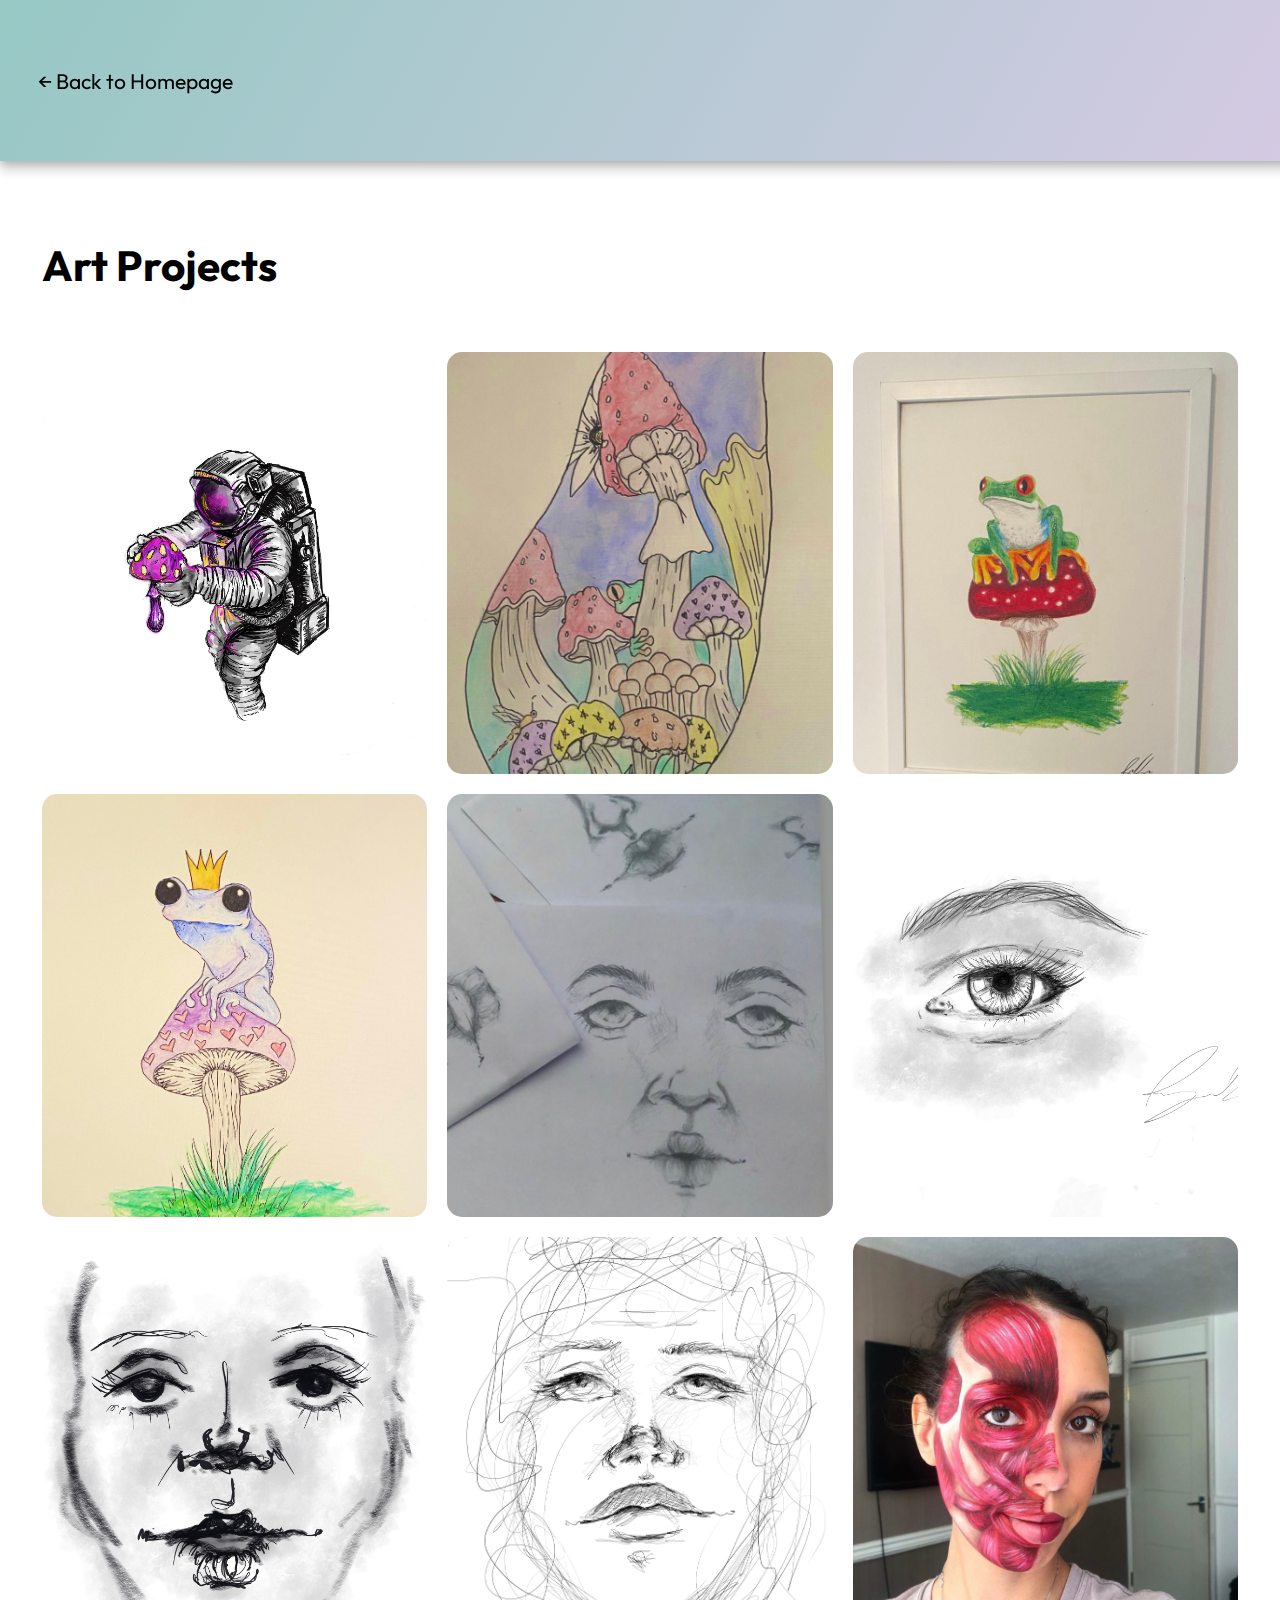
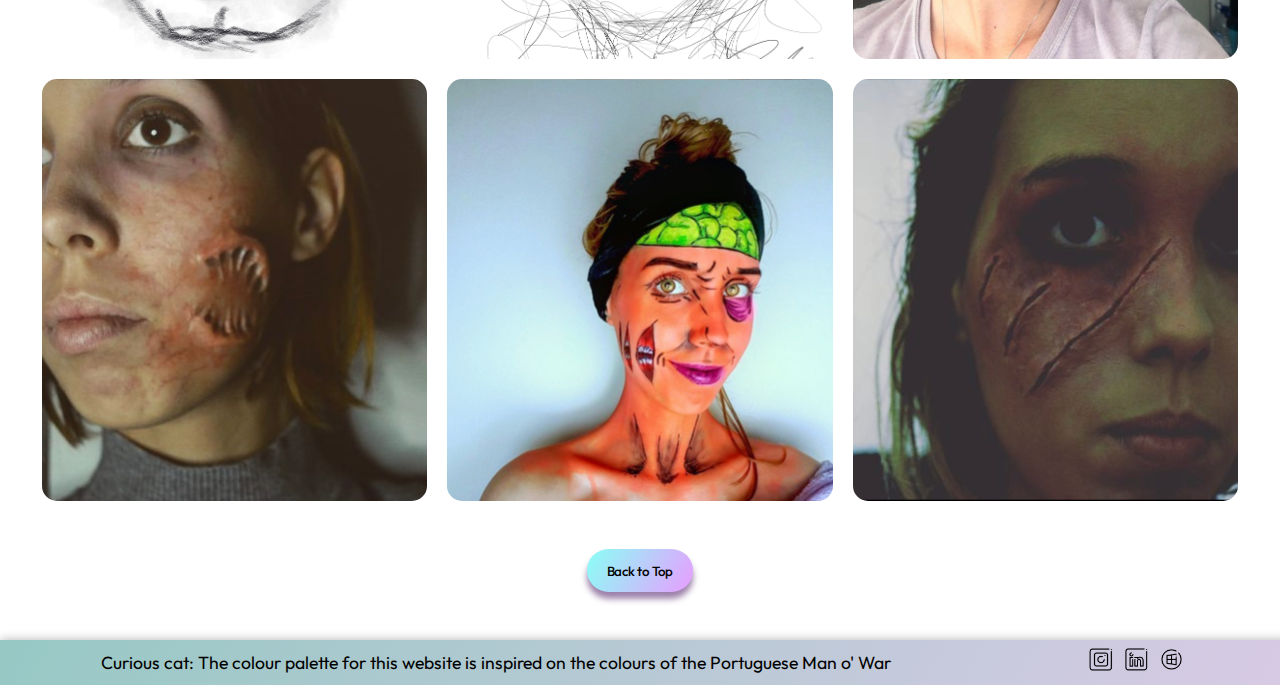
==== commit 3f0d10b0: "Tiny mistakes" ====
--- a/src/Pages/Design Page/index.html
+++ b/src/Pages/Design Page/index.html
@@ -18,7 +18,7 @@
 
   <!--Header with backhome Button-->
 
-  <header class="header">
+  <header class="header" id="header">
       <a class="backHome" href="/src/Pages/Landing Page/index.html"> &#8592; Back to Homepage</a>
   </header>
 
@@ -26,7 +26,7 @@
 
   <main>
     <div class="openingSection" id="openingSectionScroll">
-    <h1 class="title">Desing Projects</h1></div>
+    <h1 class="title">Art Projects</h1></div>
     <div class="grid">
       <div class="item1">
       </div>
--- a/src/Pages/Design Page/style.css
+++ b/src/Pages/Design Page/style.css
@@ -38,6 +38,10 @@
   align-items: center;
   padding: 3%;
   box-shadow: 0 0 10px 0 rgba(0, 0, 0, 0.3), 0 10px 10px 0 rgba(0, 0, 0, 0.15);
+}
+
+.pinkheader{
+  background-color: #e89dff;
 }
 
 
@@ -170,8 +174,7 @@
   }
 
   .button {
-    size: 20%;
-    font-size: x-small;
+    display: none;
   }
 
 }
